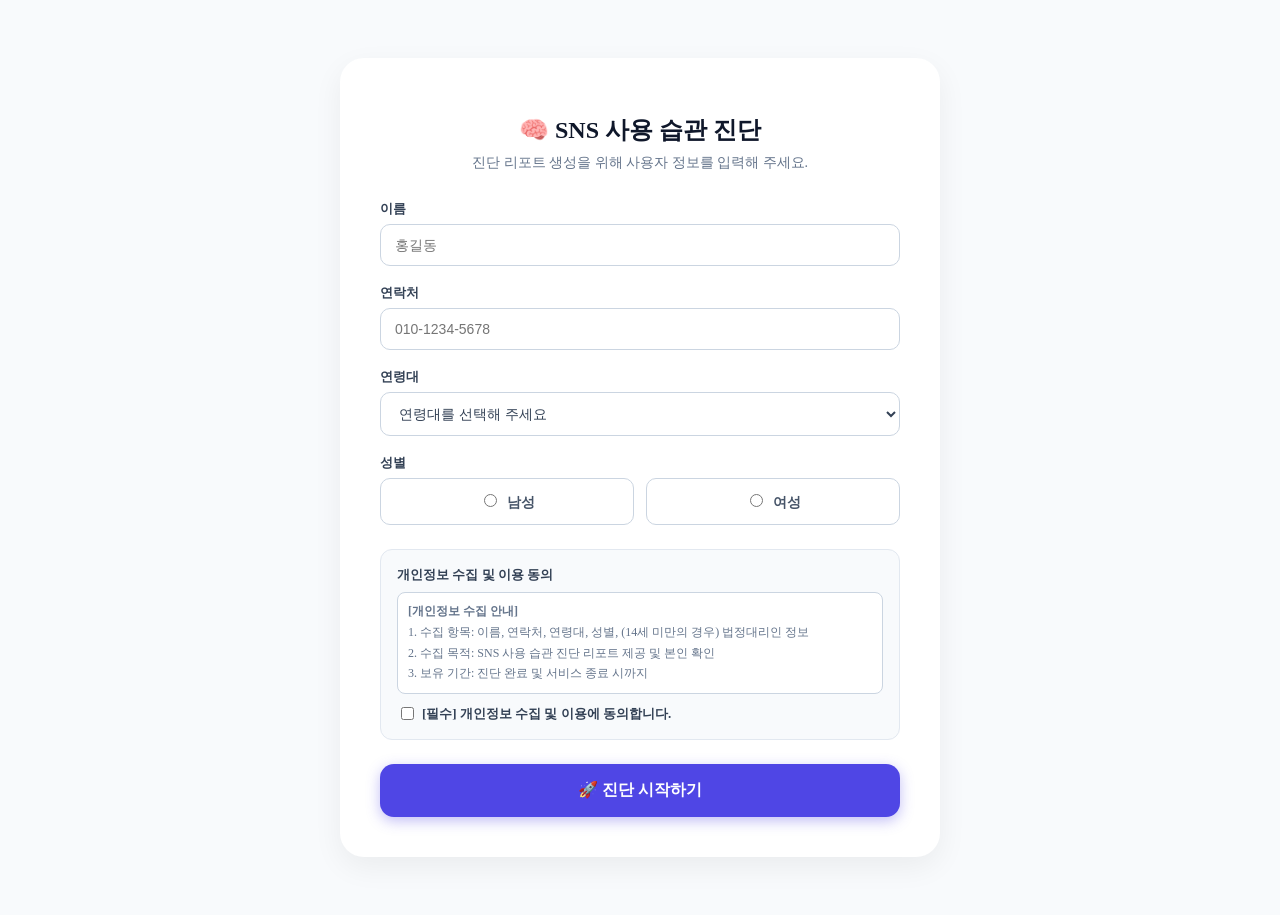
==== templates/index.html @ 6e4f52d4 "코드수정" ====
<!DOCTYPE html>
<html lang="ko">
<head>
    <meta charset="UTF-8">
    <meta name="viewport" content="width=device-width, initial-scale=1.0">
    <title>SNS 사용 습관 진단 - 정보 입력</title>
    <link rel="stylesheet" href="{{ url_for('static', filename='css/style.css') }}">
    <style>
        .hidden {
            display: none !important;
        }
    </style>
</head>
<body style="background-color: #f8fafc; padding: 50px 0;">
    <div class="container" style="max-width: 520px; margin: 0 auto; background: #ffffff; padding: 40px; border-radius: 24px; box-shadow: 0 10px 30px rgba(0,0,0,0.06);">

        <header style="text-align: center; margin-bottom: 28px;">
            <h1 style="font-size: 24px; color: #0f172a; font-weight: 800; margin-bottom: 8px;">🧠 SNS 사용 습관 진단</h1>
            <p style="color: #64748b; font-size: 14px; margin: 0;">진단 리포트 생성을 위해 사용자 정보를 입력해 주세요.</p>
        </header>

        <form id="startForm">
            <!-- 이름 -->
            <div style="margin-bottom: 18px;">
                <label for="userName" style="display: block; font-size: 13px; font-weight: 700; color: #334155; margin-bottom: 6px;">이름</label>
                <input type="text" id="userName" name="userName" placeholder="홍길동" required style="width: 100%; padding: 12px 14px; font-size: 14px; border: 1.5px solid #cbd5e1; border-radius: 10px; outline: none; box-sizing: border-box;">
            </div>

            <!-- 연락처 -->
            <div style="margin-bottom: 18px;">
                <label for="userPhone" style="display: block; font-size: 13px; font-weight: 700; color: #334155; margin-bottom: 6px;">연락처</label>
                <input type="tel" id="userPhone" name="userPhone" placeholder="010-1234-5678" required style="width: 100%; padding: 12px 14px; font-size: 14px; border: 1.5px solid #cbd5e1; border-radius: 10px; outline: none; box-sizing: border-box;">
            </div>

            <!-- 연령대 선택 -->
            <div style="margin-bottom: 18px;">
                <label for="ageGroup" style="display: block; font-size: 13px; font-weight: 700; color: #334155; margin-bottom: 6px;">연령대</label>
                <select id="ageGroup" name="ageGroup" required style="width: 100%; padding: 12px 14px; font-size: 14px; border: 1.5px solid #cbd5e1; border-radius: 10px; outline: none; background: #fff; box-sizing: border-box; color: #334155;">
                    <option value="">연령대를 선택해 주세요</option>
                    <option value="만 14세 미만">만 14세 미만</option>
                    <option value="만 14세 이상 ~ 만 19세 미만">만 14세 이상 ~ 만 19세 미만</option>
                    <option value="20대">20대</option>
                    <option value="30대">30대</option>
                    <option value="40대">40대</option>
                    <option value="50대 이상">50대 이상</option>
                </select>
            </div>

            <!-- 성별 -->
            <div style="margin-bottom: 24px;">
                <label style="display: block; font-size: 13px; font-weight: 700; color: #334155; margin-bottom: 6px;">성별</label>
                <div style="display: flex; gap: 12px;">
                    <label style="flex: 1; padding: 12px; border: 1.5px solid #cbd5e1; border-radius: 10px; text-align: center; cursor: pointer; font-size: 14px; font-weight: 600; color: #475569;">
                        <input type="radio" name="userGender" value="남성" required style="margin-right: 6px;"> 남성
                    </label>
                    <label style="flex: 1; padding: 12px; border: 1.5px solid #cbd5e1; border-radius: 10px; text-align: center; cursor: pointer; font-size: 14px; font-weight: 600; color: #475569;">
                        <input type="radio" name="userGender" value="여성" required style="margin-right: 6px;"> 여성
                    </label>
                </div>
            </div>

            <!-- 개인정보 동의 박스 및 체크박스 -->
            <div style="margin-bottom: 24px; padding: 16px; background: #f8fafc; border: 1.5px solid #e2e8f0; border-radius: 12px;">
                <label style="display: block; font-size: 13px; font-weight: 700; color: #334155; margin-bottom: 8px;">개인정보 수집 및 이용 동의</label>
                <div style="height: 80px; overflow-y: auto; background: #ffffff; border: 1px solid #cbd5e1; border-radius: 8px; padding: 10px; font-size: 12px; color: #64748b; line-height: 1.4; margin-bottom: 10px;">
                    <p style="margin: 0 0 4px 0;"><strong>[개인정보 수집 안내]</strong></p>
                    <p style="margin: 0 0 4px 0;">1. 수집 항목: 이름, 연락처, 연령대, 성별, (14세 미만의 경우) 법정대리인 정보</p>
                    <p style="margin: 0 0 4px 0;">2. 수집 목적: SNS 사용 습관 진단 리포트 제공 및 본인 확인</p>
                    <p style="margin: 0;">3. 보유 기간: 진단 완료 및 서비스 종료 시까지</p>
                </div>
                <label style="display: flex; align-items: center; font-size: 13px; font-weight: 600; color: #334155; cursor: pointer;">
                    <input type="checkbox" id="privacyAgree" required style="margin-right: 8px;"> [필수] 개인정보 수집 및 이용에 동의합니다.
                </label>
            </div>

            <!-- 만 14세 미만 선택 시 동작하는 법정대리인 동의 섹션 (기본 숨김) -->
            <div id="guardianSection" class="hidden" style="margin-bottom: 28px; padding: 18px; background: #eff6ff; border: 1.5px solid #bfdbfe; border-radius: 14px;">
                <h4 style="margin: 0 0 4px 0; font-size: 14px; font-weight: 800; color: #1e40af;">🛡️ 법정대리인(보호자) 동의 및 정보 입력</h4>
                <p style="margin: 0 0 14px 0; font-size: 12px; color: #3b82f6;">만 14세 미만 아동은 관련 법령에 따라 법정대리인의 동의가 필수입니다.</p>

                <div style="margin-bottom: 12px;">
                    <label for="guardianName" style="display: block; font-size: 12px; font-weight: 700; color: #1e3a8a; margin-bottom: 4px;">법정대리인 성명 *</label>
                    <input type="text" id="guardianName" name="guardianName" placeholder="보호자 이름" style="width: 100%; padding: 10px 12px; font-size: 13px; border: 1px solid #93c5fd; border-radius: 8px; outline: none; box-sizing: border-box;">
                </div>

                <div style="margin-bottom: 12px;">
                    <label for="guardianPhone" style="display: block; font-size: 12px; font-weight: 700; color: #1e3a8a; margin-bottom: 4px;">법정대리인 연락처 *</label>
                    <input type="tel" id="guardianPhone" name="guardianPhone" placeholder="010-0000-0000" style="width: 100%; padding: 10px 12px; font-size: 13px; border: 1px solid #93c5fd; border-radius: 8px; outline: none; box-sizing: border-box;">
                </div>

                <div style="margin-bottom: 12px;">
                    <label for="guardianRelation" style="display: block; font-size: 12px; font-weight: 700; color: #1e3a8a; margin-bottom: 4px;">관계 *</label>
                    <select id="guardianRelation" name="guardianRelation" style="width: 100%; padding: 10px 12px; font-size: 13px; border: 1px solid #93c5fd; border-radius: 8px; outline: none; background: #fff; box-sizing: border-box; color: #334155;">
                        <option value="">선택해 주세요</option>
                        <option value="부모">부모</option>
                        <option value="기타 법정대리인">기타 법정대리인</option>
                    </select>
                </div>

                <label style="display: flex; align-items: center; font-size: 12px; font-weight: 600; color: #1e3a8a; cursor: pointer; margin-top: 10px;">
                    <input type="checkbox" id="guardianAgree" style="margin-right: 8px;"> [필수] 본인은 위 아동의 법정대리인으로서 개인정보 수집에 동의합니다.
                </label>
            </div>

            <button type="submit" style="width: 100%; padding: 16px 0; font-size: 16px; font-weight: 700; color: #ffffff; background-color: #4f46e5; border: none; border-radius: 14px; cursor: pointer; box-shadow: 0 4px 14px rgba(79, 70, 229, 0.35);">
                🚀 진단 시작하기
            </button>
        </form>

    </div>

    <script>
                document.addEventListener('DOMContentLoaded', function() {
                    const ageSelect = document.getElementById('ageGroup');
                    const guardianSection = document.getElementById('guardianSection');
                    const guardianInputs = [
                        document.getElementById('guardianName'),
                        document.getElementById('guardianPhone'),
                        document.getElementById('guardianRelation'),
                        document.getElementById('guardianAgree')
                    ];

                    if (ageSelect && guardianSection) {
                        ageSelect.addEventListener('change', function(e) {
                            const target = e.target;
                            const selectedAge = target && 'value' in target ? String(target.value) : '';

                            if (selectedAge === '만 14세 미만') {
                                guardianSection.classList.remove('hidden');
                                guardianInputs.forEach(input => {
                                    if (input) input.setAttribute('required', 'true');
                                });
                            } else {
                                guardianSection.classList.add('hidden');
                                guardianInputs.forEach(input => {
                                    if (input) {
                                        input.removeAttribute('required');
                                        if ('checked' in input) input.checked = false;
                                        if ('value' in input) input.value = '';
                                    }
                                });
                            }
                        });
                    }

                    const startForm = document.getElementById('startForm');
                    if (startForm instanceof HTMLFormElement) {
                        startForm.addEventListener('submit', function(e) {
                            e.preventDefault();

                            const formData = new FormData(startForm);
                            const name = String(formData.get('userName') || '');
                            const phone = String(formData.get('userPhone') || '');
                            const ageGroup = String(formData.get('ageGroup') || '');
                            const gender = String(formData.get('userGender') || '');

                            const guardianInfo = ageGroup === '만 14세 미만' ? {
                                name: String(formData.get('guardianName') || ''),
                                phone: String(formData.get('guardianPhone') || ''),
                                relation: String(formData.get('guardianRelation') || '')
                            } : null;

                            const payload = {
                                name: name,
                                phone: phone,
                                ageGroup: ageGroup,
                                gender: gender,
                                guardianInfo: guardianInfo
                            };

                            fetch('/api/start-user', {
                                method: 'POST',
                                headers: { 'Content-Type': 'application/json' },
                                body: JSON.stringify(payload)
                            })
                            .then(res => res.json())
                            .then(data => {
                                if (data.status === 'success') {
                                    sessionStorage.setItem('userInfo', JSON.stringify(data.userInfo));

                                    // 등록된 전화번호면 설문을 건너뛰고 결과창으로 즉시 이동
                                    if (data.is_existing && data.resultData) {
                                        sessionStorage.setItem('resultData', JSON.stringify(data.resultData));
                                        window.location.href = '/result';
                                    } else {
                                        window.location.href = '/survey';
                                    }
                                }
                            })
                            .catch(err => console.error('Error:', err));
                        });
                    }
                });
    </script>
</body>
</html>
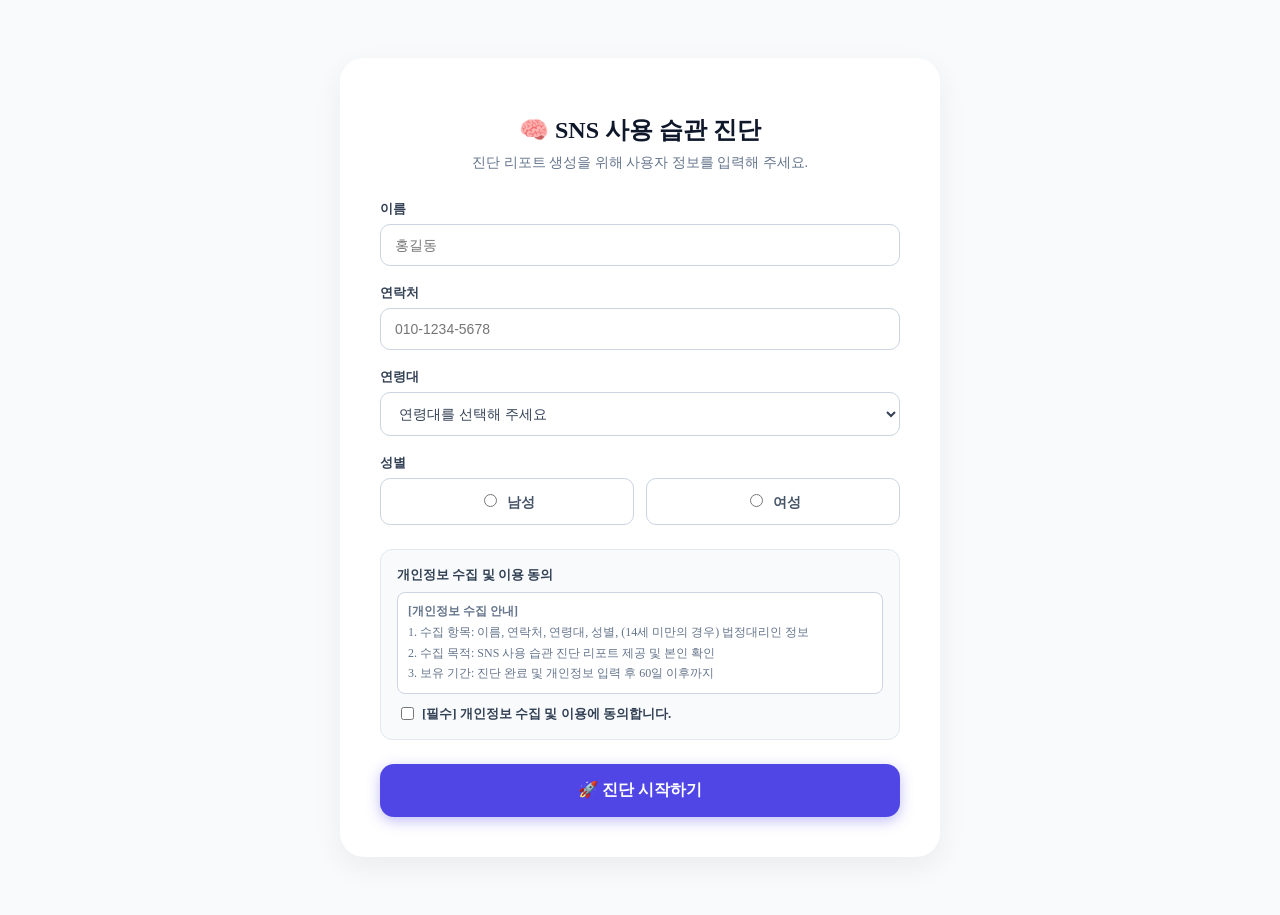
==== commit 2e8919ea: "개인정보 관련 문구 수정" ====
--- a/templates/index.html
+++ b/templates/index.html
@@ -66,7 +66,7 @@
                     <p style="margin: 0 0 4px 0;"><strong>[개인정보 수집 안내]</strong></p>
                     <p style="margin: 0 0 4px 0;">1. 수집 항목: 이름, 연락처, 연령대, 성별, (14세 미만의 경우) 법정대리인 정보</p>
                     <p style="margin: 0 0 4px 0;">2. 수집 목적: SNS 사용 습관 진단 리포트 제공 및 본인 확인</p>
-                    <p style="margin: 0;">3. 보유 기간: 진단 완료 및 서비스 종료 시까지</p>
+                    <p style="margin: 0;">3. 보유 기간: 진단 완료 및 개인정보 입력 후 60일 이후까지</p>
                 </div>
                 <label style="display: flex; align-items: center; font-size: 13px; font-weight: 600; color: #334155; cursor: pointer;">
                     <input type="checkbox" id="privacyAgree" required style="margin-right: 8px;"> [필수] 개인정보 수집 및 이용에 동의합니다.
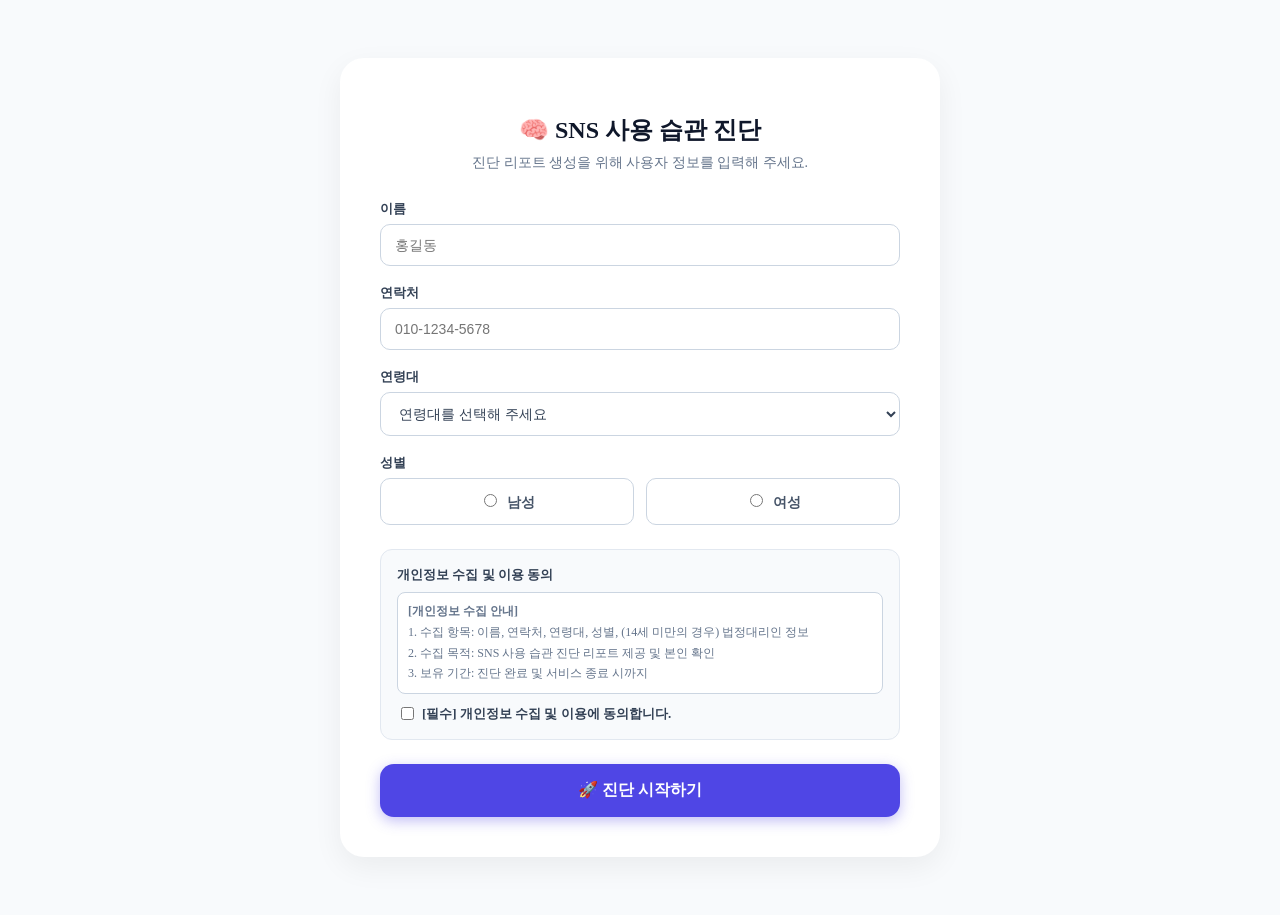
==== commit 94e6da51: "버그 수정" ====
--- a/templates/index.html
+++ b/templates/index.html
@@ -29,7 +29,7 @@
             <!-- 연락처 -->
             <div style="margin-bottom: 18px;">
                 <label for="userPhone" style="display: block; font-size: 13px; font-weight: 700; color: #334155; margin-bottom: 6px;">연락처</label>
-                <input type="tel" id="userPhone" name="userPhone" placeholder="010-1234-5678" required style="width: 100%; padding: 12px 14px; font-size: 14px; border: 1.5px solid #cbd5e1; border-radius: 10px; outline: none; box-sizing: border-box;">
+                <input type="tel" id="userPhone" name="userPhone" placeholder="010-1234-5678" maxlength="13" required style="width: 100%; padding: 12px 14px; font-size: 14px; border: 1.5px solid #cbd5e1; border-radius: 10px; outline: none; box-sizing: border-box;">
             </div>
 
             <!-- 연령대 선택 -->
@@ -66,7 +66,7 @@
                     <p style="margin: 0 0 4px 0;"><strong>[개인정보 수집 안내]</strong></p>
                     <p style="margin: 0 0 4px 0;">1. 수집 항목: 이름, 연락처, 연령대, 성별, (14세 미만의 경우) 법정대리인 정보</p>
                     <p style="margin: 0 0 4px 0;">2. 수집 목적: SNS 사용 습관 진단 리포트 제공 및 본인 확인</p>
-                    <p style="margin: 0;">3. 보유 기간: 진단 완료 및 개인정보 입력 후 60일 이후까지</p>
+                    <p style="margin: 0;">3. 보유 기간: 진단 완료 및 서비스 종료 시까지</p>
                 </div>
                 <label style="display: flex; align-items: center; font-size: 13px; font-weight: 600; color: #334155; cursor: pointer;">
                     <input type="checkbox" id="privacyAgree" required style="margin-right: 8px;"> [필수] 개인정보 수집 및 이용에 동의합니다.
@@ -85,7 +85,7 @@
 
                 <div style="margin-bottom: 12px;">
                     <label for="guardianPhone" style="display: block; font-size: 12px; font-weight: 700; color: #1e3a8a; margin-bottom: 4px;">법정대리인 연락처 *</label>
-                    <input type="tel" id="guardianPhone" name="guardianPhone" placeholder="010-0000-0000" style="width: 100%; padding: 10px 12px; font-size: 13px; border: 1px solid #93c5fd; border-radius: 8px; outline: none; box-sizing: border-box;">
+                    <input type="tel" id="guardianPhone" name="guardianPhone" placeholder="010-0000-0000" maxlength="13" style="width: 100%; padding: 10px 12px; font-size: 13px; border: 1px solid #93c5fd; border-radius: 8px; outline: none; box-sizing: border-box;">
                 </div>
 
                 <div style="margin-bottom: 12px;">
@@ -110,12 +110,32 @@
     </div>
 
     <script>
+                // 전화번호 하이픈 자동 포맷 함수 (예: 01012345678 -> 010-1234-5678)
+                function formatPhoneNumber(value) {
+                    const digits = String(value || '').replace(/\D/g, '').slice(0, 11);
+                    if (digits.length < 4) return digits;
+                    if (digits.length < 8) return `${digits.slice(0, 3)}-${digits.slice(3)}`;
+                    return `${digits.slice(0, 3)}-${digits.slice(3, 7)}-${digits.slice(7)}`;
+                }
+
                 document.addEventListener('DOMContentLoaded', function() {
+                    const userPhoneInput = document.getElementById('userPhone');
+                    const guardianPhoneInput = document.getElementById('guardianPhone');
+
+                    // 입력할 때마다 자동으로 하이픈(-) 적용
+                    [userPhoneInput, guardianPhoneInput].forEach(input => {
+                        if (input) {
+                            input.addEventListener('input', function(e) {
+                                e.target.value = formatPhoneNumber(e.target.value);
+                            });
+                        }
+                    });
+
                     const ageSelect = document.getElementById('ageGroup');
                     const guardianSection = document.getElementById('guardianSection');
                     const guardianInputs = [
                         document.getElementById('guardianName'),
-                        document.getElementById('guardianPhone'),
+                        guardianPhoneInput,
                         document.getElementById('guardianRelation'),
                         document.getElementById('guardianAgree')
                     ];
@@ -149,14 +169,20 @@
                             e.preventDefault();
 
                             const formData = new FormData(startForm);
-                            const name = String(formData.get('userName') || '');
-                            const phone = String(formData.get('userPhone') || '');
+                            const name = String(formData.get('userName') || '').trim();
+                            const phone = formatPhoneNumber(formData.get('userPhone'));
                             const ageGroup = String(formData.get('ageGroup') || '');
                             const gender = String(formData.get('userGender') || '');
 
+                            if (phone.replace(/\D/g, '').length < 10) {
+                                alert('올바른 연락처(10~11자리 숫자)를 입력해 주세요.');
+                                userPhoneInput?.focus();
+                                return;
+                            }
+
                             const guardianInfo = ageGroup === '만 14세 미만' ? {
-                                name: String(formData.get('guardianName') || ''),
-                                phone: String(formData.get('guardianPhone') || ''),
+                                name: String(formData.get('guardianName') || '').trim(),
+                                phone: formatPhoneNumber(formData.get('guardianPhone')),
                                 relation: String(formData.get('guardianRelation') || '')
                             } : null;
 
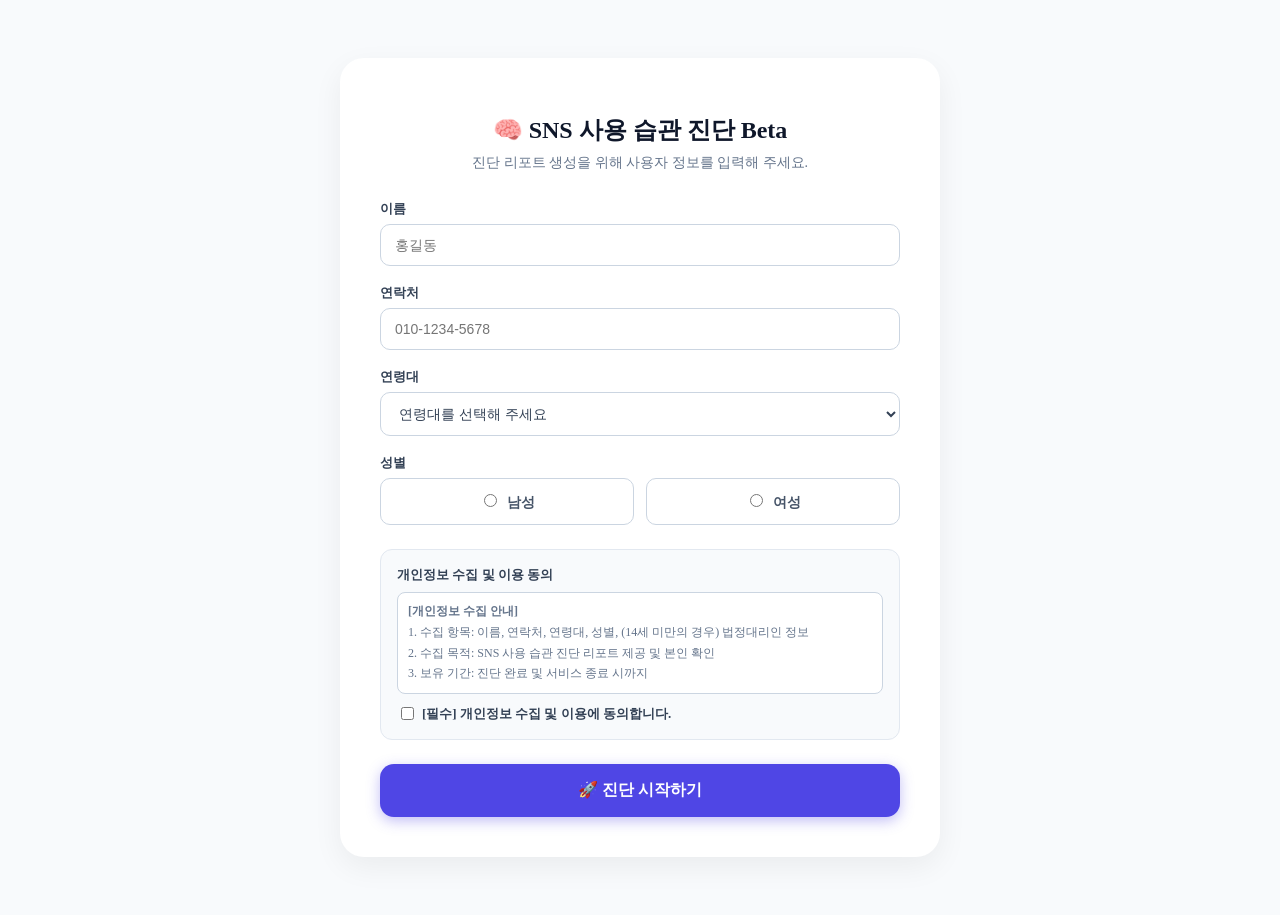
==== commit 1a72ff35: "베타 글자 추가" ====
--- a/templates/index.html
+++ b/templates/index.html
@@ -15,7 +15,7 @@
     <div class="container" style="max-width: 520px; margin: 0 auto; background: #ffffff; padding: 40px; border-radius: 24px; box-shadow: 0 10px 30px rgba(0,0,0,0.06);">
 
         <header style="text-align: center; margin-bottom: 28px;">
-            <h1 style="font-size: 24px; color: #0f172a; font-weight: 800; margin-bottom: 8px;">🧠 SNS 사용 습관 진단</h1>
+            <h1 style="font-size: 24px; color: #0f172a; font-weight: 800; margin-bottom: 8px;">🧠 SNS 사용 습관 진단 Beta</h1>
             <p style="color: #64748b; font-size: 14px; margin: 0;">진단 리포트 생성을 위해 사용자 정보를 입력해 주세요.</p>
         </header>
 
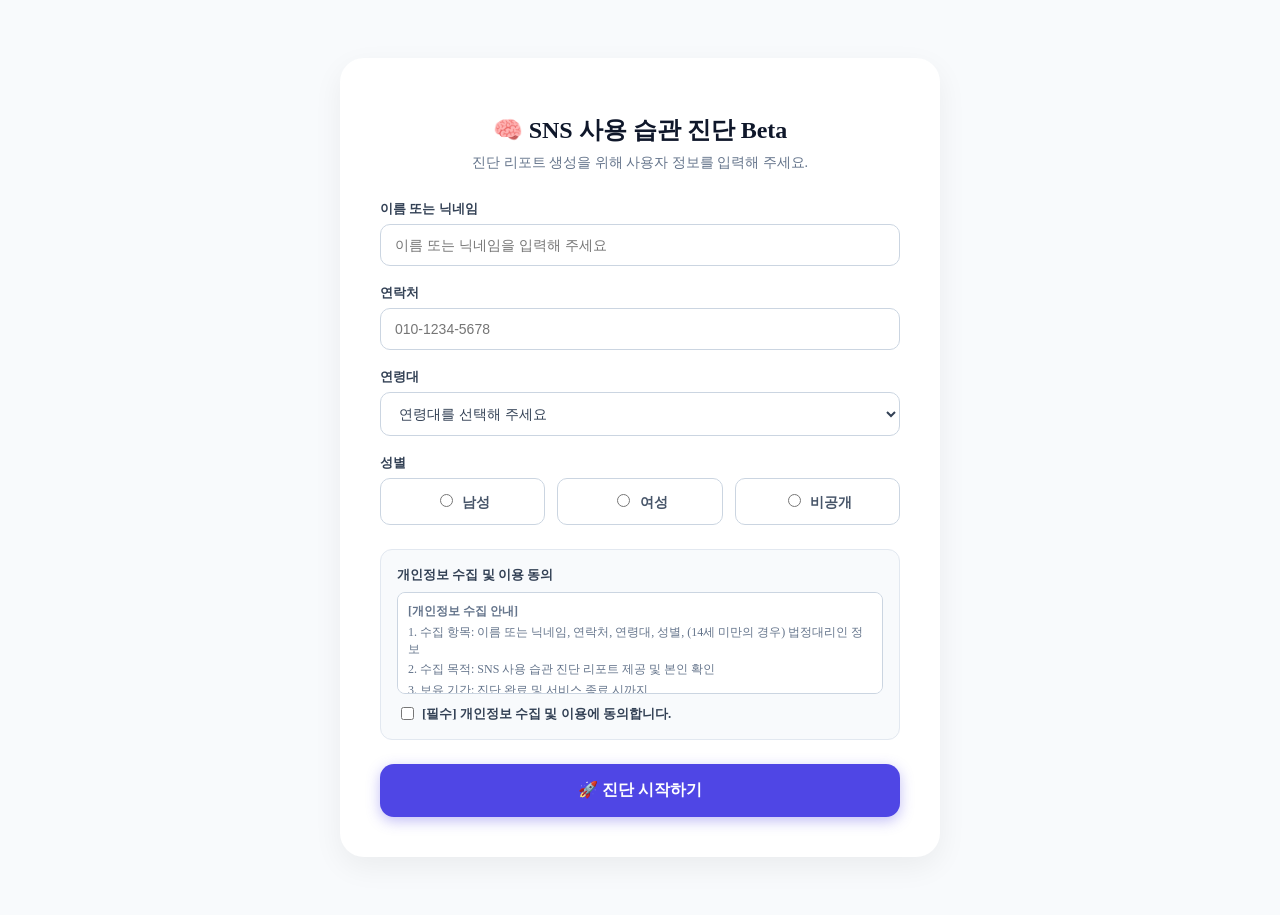
==== commit 0f981fb1: "성별 비공개, 닉네임 추가" ====
--- a/templates/index.html
+++ b/templates/index.html
@@ -22,8 +22,8 @@
         <form id="startForm">
             <!-- 이름 -->
             <div style="margin-bottom: 18px;">
-                <label for="userName" style="display: block; font-size: 13px; font-weight: 700; color: #334155; margin-bottom: 6px;">이름</label>
-                <input type="text" id="userName" name="userName" placeholder="홍길동" required style="width: 100%; padding: 12px 14px; font-size: 14px; border: 1.5px solid #cbd5e1; border-radius: 10px; outline: none; box-sizing: border-box;">
+                <label for="userName" style="display: block; font-size: 13px; font-weight: 700; color: #334155; margin-bottom: 6px;">이름 또는 닉네임</label>
+                <input type="text" id="userName" name="userName" placeholder="이름 또는 닉네임을 입력해 주세요" required style="width: 100%; padding: 12px 14px; font-size: 14px; border: 1.5px solid #cbd5e1; border-radius: 10px; outline: none; box-sizing: border-box;">
             </div>
 
             <!-- 연락처 -->
@@ -56,6 +56,9 @@
                     <label style="flex: 1; padding: 12px; border: 1.5px solid #cbd5e1; border-radius: 10px; text-align: center; cursor: pointer; font-size: 14px; font-weight: 600; color: #475569;">
                         <input type="radio" name="userGender" value="여성" required style="margin-right: 6px;"> 여성
                     </label>
+                    <label style="flex: 1; padding: 12px; border: 1.5px solid #cbd5e1; border-radius: 10px; text-align: center; cursor: pointer; font-size: 14px; font-weight: 600; color: #475569;">
+                        <input type="radio" name="userGender" value="비공개" required style="margin-right: 6px;"> 비공개
+                    </label>
                 </div>
             </div>
 
@@ -64,7 +67,7 @@
                 <label style="display: block; font-size: 13px; font-weight: 700; color: #334155; margin-bottom: 8px;">개인정보 수집 및 이용 동의</label>
                 <div style="height: 80px; overflow-y: auto; background: #ffffff; border: 1px solid #cbd5e1; border-radius: 8px; padding: 10px; font-size: 12px; color: #64748b; line-height: 1.4; margin-bottom: 10px;">
                     <p style="margin: 0 0 4px 0;"><strong>[개인정보 수집 안내]</strong></p>
-                    <p style="margin: 0 0 4px 0;">1. 수집 항목: 이름, 연락처, 연령대, 성별, (14세 미만의 경우) 법정대리인 정보</p>
+                    <p style="margin: 0 0 4px 0;">1. 수집 항목: 이름 또는 닉네임, 연락처, 연령대, 성별, (14세 미만의 경우) 법정대리인 정보</p>
                     <p style="margin: 0 0 4px 0;">2. 수집 목적: SNS 사용 습관 진단 리포트 제공 및 본인 확인</p>
                     <p style="margin: 0;">3. 보유 기간: 진단 완료 및 서비스 종료 시까지</p>
                 </div>
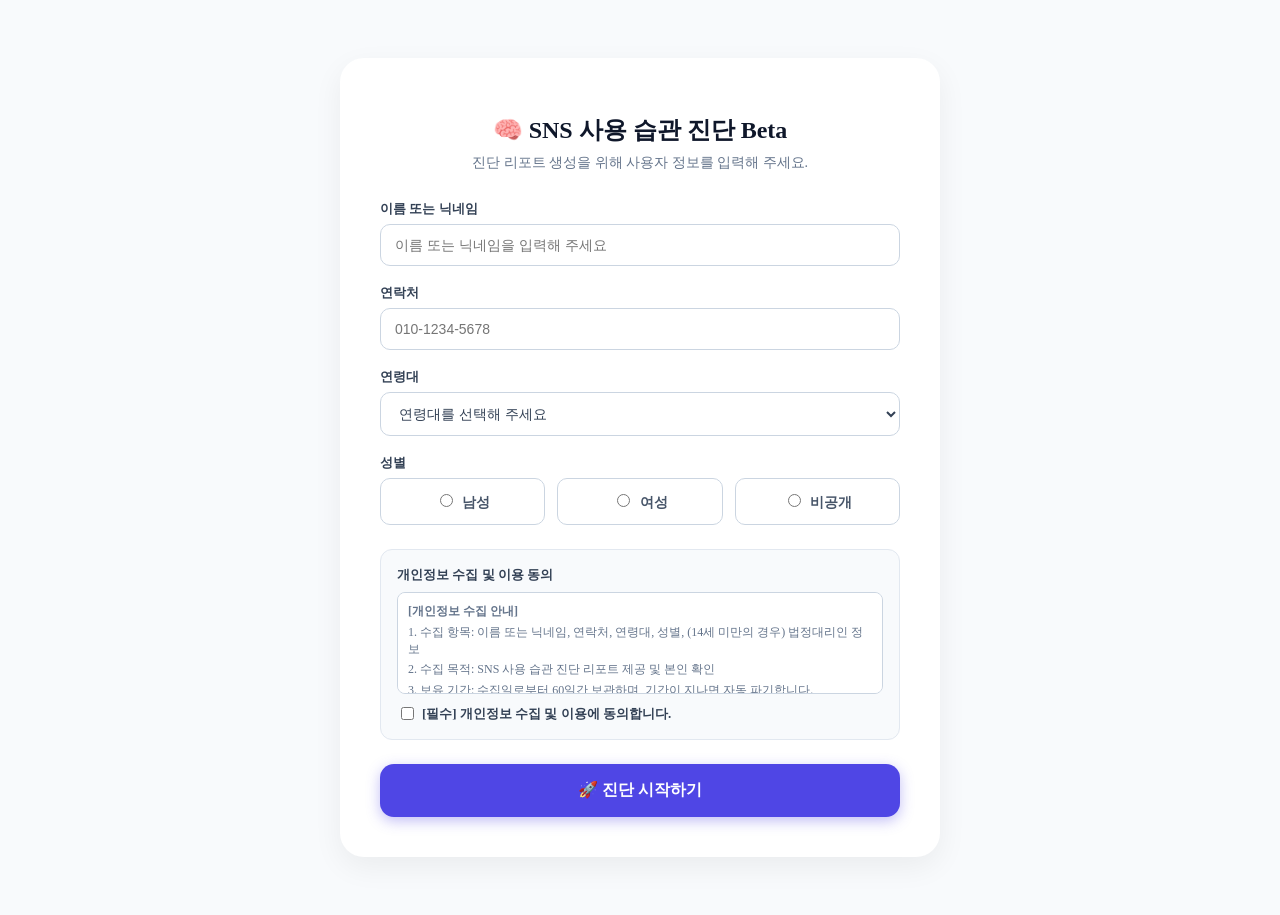
==== commit 6533a886: "일부 수정 Co-Authored-By: Claude Opus 5.5 <noreply@anthropic.com>" ====
--- a/templates/index.html
+++ b/templates/index.html
@@ -69,7 +69,8 @@
                     <p style="margin: 0 0 4px 0;"><strong>[개인정보 수집 안내]</strong></p>
                     <p style="margin: 0 0 4px 0;">1. 수집 항목: 이름 또는 닉네임, 연락처, 연령대, 성별, (14세 미만의 경우) 법정대리인 정보</p>
                     <p style="margin: 0 0 4px 0;">2. 수집 목적: SNS 사용 습관 진단 리포트 제공 및 본인 확인</p>
-                    <p style="margin: 0;">3. 보유 기간: 진단 완료 및 서비스 종료 시까지</p>
+                    <p style="margin: 0 0 4px 0;">3. 보유 기간: 수집일로부터 60일간 보관하며, 기간이 지나면 자동 파기합니다.</p>
+                    <p style="margin: 0;">※ 단, 이름(닉네임) 및 연락처 등 개인을 식별할 수 있는 정보를 제외한 연령대,성별,설문 응답 결과는 통계 분석을 위해 익명으로 보관될 수 있습니다.</p>
                 </div>
                 <label style="display: flex; align-items: center; font-size: 13px; font-weight: 600; color: #334155; cursor: pointer;">
                     <input type="checkbox" id="privacyAgree" required style="margin-right: 8px;"> [필수] 개인정보 수집 및 이용에 동의합니다.
